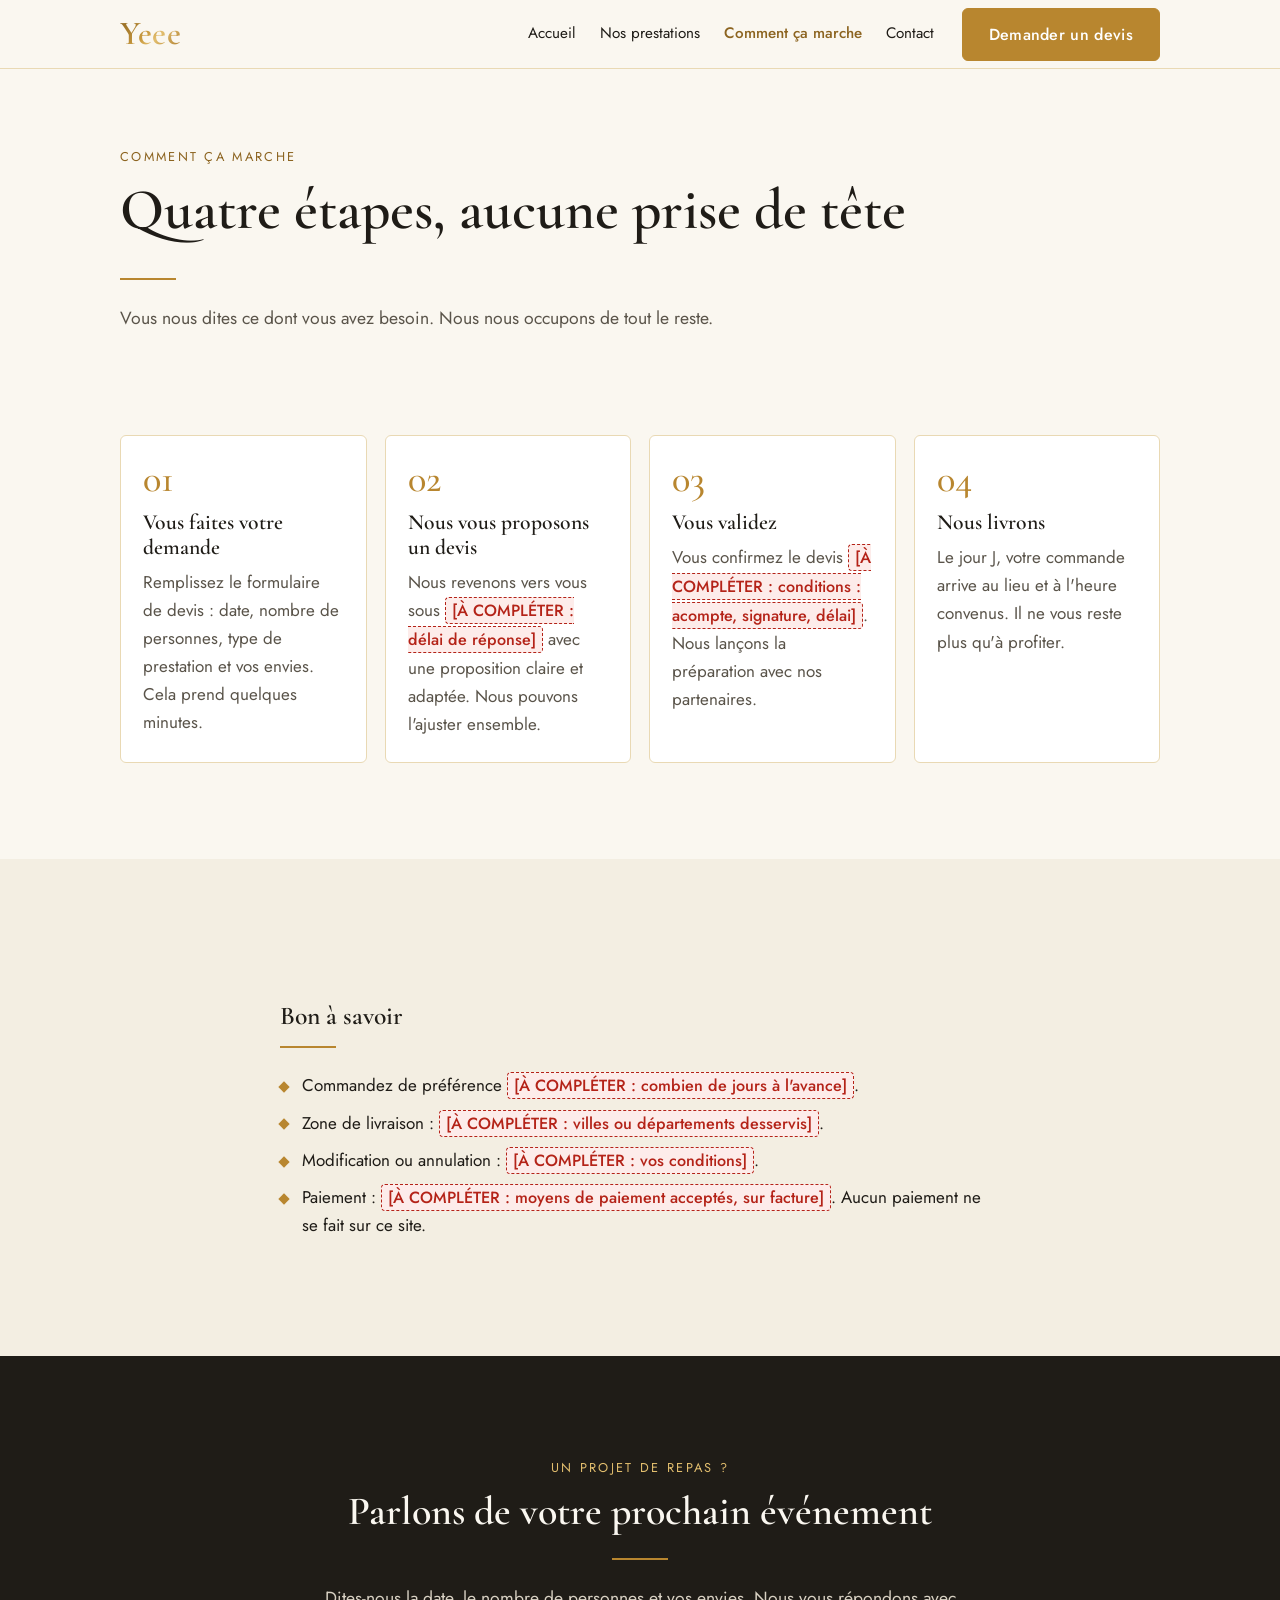
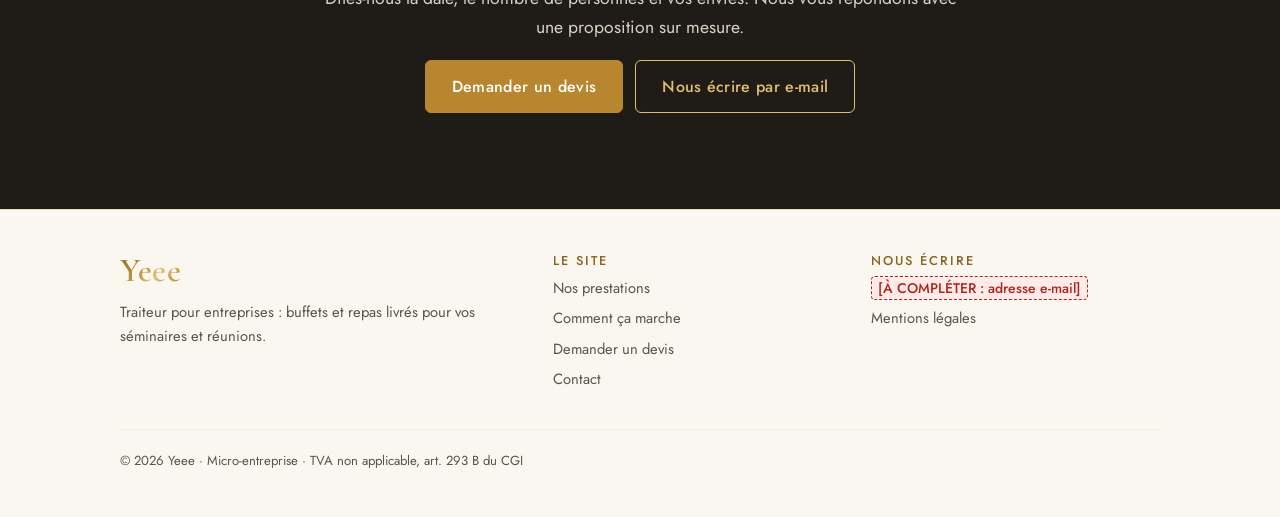
==== comment-ca-marche.html @ 0fe71864 "Site vitrine Yeee : 6 pages, formulaire de devis (Web3Forms), design ivoire et or Co-Authored-By: Cl" ====
<!doctype html>
<html lang="fr">
<head>
  <meta charset="utf-8">
  <meta name="viewport" content="width=device-width, initial-scale=1">
  <title>Comment ça marche | Yeee traiteur</title>
  <meta name="description" content="De la demande de devis à la livraison : les 4 étapes pour organiser les repas de votre événement d'entreprise avec Yeee.">
  <meta name="theme-color" content="#FAF7F0">
  <link rel="icon" href="assets/favicon.svg" type="image/svg+xml">
  <link rel="preload" href="assets/fonts/cormorant-garamond-latin-600-normal.woff2" as="font" type="font/woff2" crossorigin>
  <link rel="stylesheet" href="assets/style.css">
</head>
<body>
  <header class="entete">
    <div class="conteneur">
      <a class="logo" href="index.html" aria-label="Yeee, retour à l'accueil">Yeee</a>
      <button class="bouton-menu" type="button" aria-expanded="false" aria-controls="menu">
        <span class="barres"><span></span></span> Menu
      </button>
      <nav class="menu" id="menu" aria-label="Menu principal">
        <ul>
          <li><a href="index.html">Accueil</a></li>
          <li><a href="prestations.html">Nos prestations</a></li>
          <li><a href="comment-ca-marche.html" aria-current="page">Comment ça marche</a></li>
          <li><a href="contact.html">Contact</a></li>
        </ul>
        <a class="bouton" href="devis.html">Demander un devis</a>
      </nav>
    </div>
  </header>

  <main>
    <section class="tete-page">
      <div class="conteneur">
        <span class="surtitre">Comment ça marche</span>
        <h1>Quatre étapes, aucune prise de tête</h1>
        <hr class="filet">
        <p class="intro">Vous nous dites ce dont vous avez besoin. Nous nous occupons de tout le reste.</p>
      </div>
    </section>

    <section style="padding-top:16px">
      <div class="conteneur">
        <ol class="etapes">
          <li>
            <h3>Vous faites votre demande</h3>
            <p>Remplissez le formulaire de devis : date, nombre de personnes, type de prestation et vos envies. Cela prend quelques minutes.</p>
          </li>
          <li>
            <h3>Nous vous proposons un devis</h3>
            <p>Nous revenons vers vous sous <span class="a-completer">[À COMPLÉTER : délai de réponse]</span> avec une proposition claire et adaptée. Nous pouvons l'ajuster ensemble.</p>
          </li>
          <li>
            <h3>Vous validez</h3>
            <p>Vous confirmez le devis <span class="a-completer">[À COMPLÉTER : conditions : acompte, signature, délai]</span>. Nous lançons la préparation avec nos partenaires.</p>
          </li>
          <li>
            <h3>Nous livrons</h3>
            <p>Le jour J, votre commande arrive au lieu et à l'heure convenus. Il ne vous reste plus qu'à profiter.</p>
          </li>
        </ol>
      </div>
    </section>

    <section class="alt">
      <div class="conteneur texte-long" style="margin:0 auto">
        <h2>Bon à savoir</h2>
        <hr class="filet">
        <ul class="liste-or">
          <li>Commandez de préférence <span class="a-completer">[À COMPLÉTER : combien de jours à l'avance]</span>.</li>
          <li>Zone de livraison : <span class="a-completer">[À COMPLÉTER : villes ou départements desservis]</span>.</li>
          <li>Modification ou annulation : <span class="a-completer">[À COMPLÉTER : vos conditions]</span>.</li>
          <li>Paiement : <span class="a-completer">[À COMPLÉTER : moyens de paiement acceptés, sur facture]</span>. Aucun paiement ne se fait sur ce site.</li>
        </ul>
      </div>
    </section>

    <section class="appel">
      <div class="conteneur">
        <span class="surtitre" style="color:#E2BE6E">Un projet de repas ?</span>
        <h2>Parlons de votre prochain événement</h2>
        <hr class="filet">
        <p class="intro">Dites-nous la date, le nombre de personnes et vos envies. Nous vous répondons avec une proposition sur mesure.</p>
        <div class="boutons" style="justify-content:center">
          <a class="bouton" href="devis.html">Demander un devis</a>
          <a class="bouton secondaire" href="#" data-email-lien>Nous écrire par e-mail</a>
        </div>
      </div>
    </section>
  </main>

  <footer class="pied">
    <div class="conteneur">
      <div class="grille">
        <div>
          <a class="logo" href="index.html">Yeee</a>
          <p style="margin-top:12px">Traiteur pour entreprises : buffets et repas livrés pour vos séminaires et réunions.</p>
        </div>
        <div>
          <h3>Le site</h3>
          <ul>
            <li><a href="prestations.html">Nos prestations</a></li>
            <li><a href="comment-ca-marche.html">Comment ça marche</a></li>
            <li><a href="devis.html">Demander un devis</a></li>
            <li><a href="contact.html">Contact</a></li>
          </ul>
        </div>
        <div>
          <h3>Nous écrire</h3>
          <ul>
            <li><a href="#" data-email-lien><span class="a-completer" data-email-texte>[À COMPLÉTER : adresse e-mail]</span></a></li>
            <li><a href="mentions-legales.html">Mentions légales</a></li>
          </ul>
        </div>
      </div>
      <p class="bas">© <span data-annee>2026</span> Yeee · Micro-entreprise · TVA non applicable, art. 293 B du CGI</p>
    </div>
  </footer>
  <script src="assets/script.js"></script>
</body>
</html>
---- assets/style.css ----
/* ==========================================================
   Yeee — Traiteur pour entreprises
   Feuille de style unique. Pensée d'abord pour téléphone.
   Pour changer une couleur : modifiez seulement le bloc :root.
   ========================================================== */

@font-face {
  font-family: "Cormorant Garamond";
  src: url("fonts/cormorant-garamond-latin-500-normal.woff2") format("woff2");
  font-weight: 500; font-style: normal; font-display: swap;
}
@font-face {
  font-family: "Cormorant Garamond";
  src: url("fonts/cormorant-garamond-latin-600-normal.woff2") format("woff2");
  font-weight: 600; font-style: normal; font-display: swap;
}
@font-face {
  font-family: "Jost";
  src: url("fonts/jost-latin-400-normal.woff2") format("woff2");
  font-weight: 400; font-style: normal; font-display: swap;
}
@font-face {
  font-family: "Jost";
  src: url("fonts/jost-latin-500-normal.woff2") format("woff2");
  font-weight: 500; font-style: normal; font-display: swap;
}

:root {
  --ivoire: #FAF7F0;        /* fond principal */
  --ivoire-2: #F3EEE2;      /* fond des sections alternées */
  --encre: #1F1C17;         /* texte principal */
  --encre-doux: #5A544A;    /* texte secondaire */
  --or: #B8862F;            /* or / ocre : accents */
  --or-fonce: #8C6420;      /* or plus foncé : liens, textes dorés lisibles */
  --or-clair: #E9D9B4;      /* filets et bordures */
  --blanc: #FFFFFF;
  --a-completer: #B42318;   /* rouge des mentions [À COMPLÉTER] */

  --titre: "Cormorant Garamond", Georgia, "Times New Roman", serif;
  --texte: "Jost", -apple-system, "Segoe UI", Helvetica, Arial, sans-serif;

  --largeur: 1080px;
  --rayon: 6px;
}

*, *::before, *::after { box-sizing: border-box; }

html { -webkit-text-size-adjust: 100%; }

body {
  margin: 0;
  background: var(--ivoire);
  color: var(--encre);
  font-family: var(--texte);
  font-size: 1.0625rem;
  line-height: 1.65;
}

img { max-width: 100%; height: auto; display: block; }

a { color: var(--or-fonce); text-underline-offset: 3px; }
a:hover { color: var(--encre); }

:focus-visible { outline: 2px solid var(--or); outline-offset: 3px; }

h1, h2, h3 {
  font-family: var(--titre);
  font-weight: 600;
  line-height: 1.15;
  margin: 0 0 .6em;
  color: var(--encre);
}
h1 { font-size: clamp(2.2rem, 7vw, 3.6rem); }
h2 { font-size: clamp(1.8rem, 5vw, 2.5rem); }
h3 { font-size: 1.5rem; }
p  { margin: 0 0 1em; }

.conteneur { width: 100%; max-width: var(--largeur); margin: 0 auto; padding: 0 20px; }

.surtitre {
  display: inline-block;
  font-size: .8rem;
  letter-spacing: .18em;
  text-transform: uppercase;
  color: var(--or-fonce);
  margin-bottom: .8em;
}

.filet {
  width: 56px; height: 2px; border: 0;
  background: var(--or);
  margin: 0 0 1.4em;
}
.centre .filet { margin-left: auto; margin-right: auto; }
.centre { text-align: center; }

/* ---------- Mentions à compléter : bien visibles ---------- */
.a-completer {
  display: inline;
  background: #FDECEA;
  color: var(--a-completer);
  border: 1px dashed var(--a-completer);
  border-radius: 4px;
  padding: 1px 6px;
  font-weight: 500;
  font-family: var(--texte);
  font-size: .95em;
}

/* ---------- Logo ---------- */
.logo {
  font-family: var(--titre);
  font-weight: 600;
  font-size: 2.1rem;
  line-height: 1;
  letter-spacing: .02em;
  text-decoration: none;
  background: linear-gradient(135deg, #8C6420 0%, #C99A3E 45%, #E2BE6E 60%, #A87728 100%);
  -webkit-background-clip: text;
  background-clip: text;
  color: var(--or);
  -webkit-text-fill-color: transparent;
}
.logo:hover { color: var(--or); }

/* ---------- En-tête et menu ---------- */
.entete {
  position: sticky; top: 0; z-index: 10;
  background: rgba(250, 247, 240, .96);
  border-bottom: 1px solid var(--or-clair);
}
.entete .conteneur {
  display: flex; align-items: center; justify-content: space-between;
  min-height: 68px;
}

.bouton-menu {
  display: inline-flex; align-items: center; gap: 8px;
  background: none; border: 1px solid var(--or-clair); border-radius: var(--rayon);
  padding: 9px 14px;
  font: 500 .9rem var(--texte); color: var(--encre);
  cursor: pointer;
}
.bouton-menu .barres { width: 18px; height: 12px; position: relative; }
.bouton-menu .barres::before, .bouton-menu .barres::after,
.bouton-menu .barres span {
  content: ""; position: absolute; left: 0; right: 0; height: 1.5px; background: var(--encre);
}
.bouton-menu .barres::before { top: 0; }
.bouton-menu .barres span { top: 5px; }
.bouton-menu .barres::after { bottom: 0; }

.menu { display: none; }
.menu.ouvert {
  display: block;
  position: absolute; left: 0; right: 0; top: 100%;
  background: var(--ivoire);
  border-bottom: 1px solid var(--or-clair);
  padding: 8px 20px 20px;
}
.menu ul { list-style: none; margin: 0; padding: 0; }
.menu li a {
  display: block; padding: 13px 0;
  text-decoration: none; color: var(--encre);
  border-bottom: 1px solid var(--ivoire-2);
}
.menu li a[aria-current="page"] { color: var(--or-fonce); font-weight: 500; }
.menu .bouton { margin-top: 16px; width: 100%; }

@media (min-width: 900px) {
  .bouton-menu { display: none; }
  .menu, .menu.ouvert {
    display: flex; align-items: center; gap: 28px;
    position: static; padding: 0; border: 0; background: none;
  }
  .menu ul { display: flex; gap: 24px; }
  .menu li a { padding: 6px 0; border: 0; font-size: .95rem; }
  .menu li a:hover { color: var(--or-fonce); }
  .menu .bouton { margin-top: 0; width: auto; }
}

/* ---------- Boutons ---------- */
.bouton {
  display: inline-block;
  text-align: center;
  padding: 14px 26px;
  border-radius: var(--rayon);
  border: 1px solid var(--or);
  background: var(--or);
  color: var(--blanc);
  font: 500 1rem var(--texte);
  letter-spacing: .02em;
  text-decoration: none;
  cursor: pointer;
  transition: background .2s, color .2s;
}
.bouton:hover { background: var(--or-fonce); border-color: var(--or-fonce); color: var(--blanc); }
.bouton.secondaire { background: transparent; color: var(--or-fonce); }
.bouton.secondaire:hover { background: var(--or); color: var(--blanc); }
.boutons { display: flex; flex-direction: column; gap: 12px; }
@media (min-width: 600px) { .boutons { flex-direction: row; flex-wrap: wrap; } }
.centre .boutons { justify-content: center; }

/* ---------- Sections ---------- */
section { padding: 64px 0; }
section.alt { background: var(--ivoire-2); }
@media (min-width: 900px) { section { padding: 96px 0; } }

.intro { max-width: 640px; color: var(--encre-doux); font-size: 1.1rem; }
.centre .intro { margin-left: auto; margin-right: auto; }

/* Héros */
.heros { padding: 48px 0 64px; }
.heros .grille { display: grid; gap: 36px; align-items: center; }
.heros p.intro { margin-bottom: 1.8em; }
@media (min-width: 900px) {
  .heros { padding: 80px 0 96px; }
  .heros .grille { grid-template-columns: 1.05fr 1fr; gap: 56px; }
}

/* En-tête de page intérieure */
.tete-page { padding: 48px 0 24px; }
@media (min-width: 900px) { .tete-page { padding: 72px 0 32px; } }

/* ---------- Emplacements photos ---------- */
.photo {
  position: relative;
  width: 100%;
  aspect-ratio: 4 / 3;
  border: 1px solid var(--or-clair);
  border-radius: var(--rayon);
  background:
    linear-gradient(var(--ivoire-2), var(--ivoire-2)) padding-box;
  display: flex; align-items: center; justify-content: center;
  text-align: center;
  color: var(--encre-doux);
  font-size: .85rem;
  letter-spacing: .08em;
  text-transform: uppercase;
  padding: 16px;
  overflow: hidden;
}
.photo::before {
  content: ""; position: absolute; inset: 10px;
  border: 1px solid var(--or-clair); border-radius: 3px;
  pointer-events: none;
}
.photo.portrait { aspect-ratio: 4 / 5; }
.photo.large { aspect-ratio: 16 / 9; }
.photo img { position: absolute; inset: 0; width: 100%; height: 100%; object-fit: cover; }

/* ---------- Cartes ---------- */
.cartes { display: grid; gap: 20px; margin-top: 36px; }
@media (min-width: 700px) { .cartes.deux { grid-template-columns: 1fr 1fr; } }
@media (min-width: 900px) { .cartes.trois { grid-template-columns: repeat(3, 1fr); } }

.carte {
  background: var(--blanc);
  border: 1px solid var(--or-clair);
  border-radius: var(--rayon);
  padding: 28px 24px;
}
.carte .photo { margin-bottom: 22px; }
.carte p:last-child { margin-bottom: 0; }

.liste-or { list-style: none; padding: 0; margin: 0 0 1.2em; }
.liste-or li { position: relative; padding-left: 22px; margin-bottom: .5em; }
.liste-or li::before {
  content: ""; position: absolute; left: 0; top: .7em;
  width: 8px; height: 8px; transform: rotate(45deg); background: var(--or);
}

/* ---------- Étapes ---------- */
.etapes { list-style: none; padding: 0; margin: 36px 0 0; display: grid; gap: 18px; counter-reset: etape; }
@media (min-width: 900px) { .etapes { grid-template-columns: repeat(4, 1fr); } }
.etapes li {
  counter-increment: etape;
  background: var(--blanc);
  border: 1px solid var(--or-clair);
  border-radius: var(--rayon);
  padding: 24px 22px;
}
.etapes li::before {
  content: counter(etape, decimal-leading-zero);
  display: block;
  font-family: var(--titre);
  font-size: 2.4rem;
  line-height: 1;
  color: var(--or);
  margin-bottom: 12px;
}
.etapes h3 { font-size: 1.35rem; margin-bottom: .4em; }
.etapes p { margin: 0; color: var(--encre-doux); }

/* ---------- Bandeau d'appel ---------- */
.appel {
  background: var(--encre);
  color: var(--ivoire);
  text-align: center;
}
.appel h2 { color: var(--ivoire); }
.appel .intro { color: #D8D1C3; }
.appel .filet { margin-left: auto; margin-right: auto; }
.appel .bouton.secondaire { color: #E2BE6E; border-color: #E2BE6E; }
.appel .bouton.secondaire:hover { background: #E2BE6E; color: var(--encre); }

/* ---------- Formulaire ---------- */
.formulaire {
  background: var(--blanc);
  border: 1px solid var(--or-clair);
  border-radius: var(--rayon);
  padding: 24px 20px;
  display: grid; gap: 18px;
}
@media (min-width: 700px) {
  .formulaire { padding: 36px; grid-template-columns: 1fr 1fr; }
  .formulaire .plein { grid-column: 1 / -1; }
}
.champ label { display: block; font-weight: 500; font-size: .95rem; margin-bottom: 6px; }
.champ .aide { font-weight: 400; color: var(--encre-doux); font-size: .85rem; }
.champ input, .champ select, .champ textarea {
  width: 100%;
  font: 400 1rem var(--texte);   /* 16px minimum : évite le zoom auto sur iPhone */
  color: var(--encre);
  background: var(--ivoire);
  border: 1px solid #D9CBA8;
  border-radius: var(--rayon);
  padding: 12px 14px;
  min-height: 48px;
}
.champ textarea { min-height: 140px; resize: vertical; }
.champ input:focus, .champ select:focus, .champ textarea:focus {
  outline: none; border-color: var(--or); box-shadow: 0 0 0 3px rgba(184, 134, 47, .18);
}
.case { display: flex; gap: 10px; align-items: flex-start; font-size: .9rem; color: var(--encre-doux); }
.case input { margin-top: 5px; width: 18px; height: 18px; accent-color: var(--or); flex: none; }
.cache { position: absolute; left: -9999px; width: 1px; height: 1px; overflow: hidden; }
.message-envoi { padding: 14px 16px; border-radius: var(--rayon); display: none; }
.message-envoi.ok { display: block; background: #EEF5EA; color: #2F5A1E; border: 1px solid #C7DDBA; }
.message-envoi.erreur { display: block; background: #FDECEA; color: var(--a-completer); border: 1px solid #F3C1BB; }
.formulaire button[disabled] { opacity: .6; cursor: wait; }

/* ---------- Bloc contact ---------- */
.bloc-contact { display: grid; gap: 20px; margin-top: 32px; }
@media (min-width: 700px) { .bloc-contact { grid-template-columns: 1fr 1fr; } }
.bloc-contact .carte h3 { font-size: 1.3rem; }

/* ---------- Texte long (mentions légales) ---------- */
.texte-long { max-width: 760px; }
.texte-long h2 { font-size: 1.6rem; margin-top: 1.8em; }
.texte-long dl { margin: 0 0 1em; }
.texte-long dt { font-weight: 500; margin-top: .8em; }
.texte-long dd { margin: 0; color: var(--encre-doux); }

.alerte {
  border: 1px solid var(--a-completer);
  background: #FDECEA;
  color: var(--a-completer);
  border-radius: var(--rayon);
  padding: 14px 18px;
  margin-bottom: 28px;
  font-size: .95rem;
}

/* ---------- Pied de page ---------- */
.pied {
  border-top: 1px solid var(--or-clair);
  padding: 44px 0 32px;
  font-size: .92rem;
  color: var(--encre-doux);
}
.pied .grille { display: grid; gap: 28px; }
@media (min-width: 800px) { .pied .grille { grid-template-columns: 1.4fr 1fr 1fr; } }
.pied h3 { font-family: var(--texte); font-size: .8rem; letter-spacing: .16em; text-transform: uppercase; color: var(--or-fonce); font-weight: 500; }
.pied ul { list-style: none; margin: 0; padding: 0; }
.pied li { margin-bottom: 6px; }
.pied a { color: var(--encre-doux); text-decoration: none; }
.pied a:hover { color: var(--or-fonce); }
.pied .bas { margin-top: 32px; padding-top: 20px; border-top: 1px solid var(--ivoire-2); font-size: .82rem; }

/* Deux colonnes (photo + texte) sur grand écran */
.duo { display: grid; gap: 32px; align-items: center; }
@media (min-width: 900px) { .duo { grid-template-columns: 1fr 1fr; gap: 56px; } }
.appel .intro { margin-left: auto; margin-right: auto; }
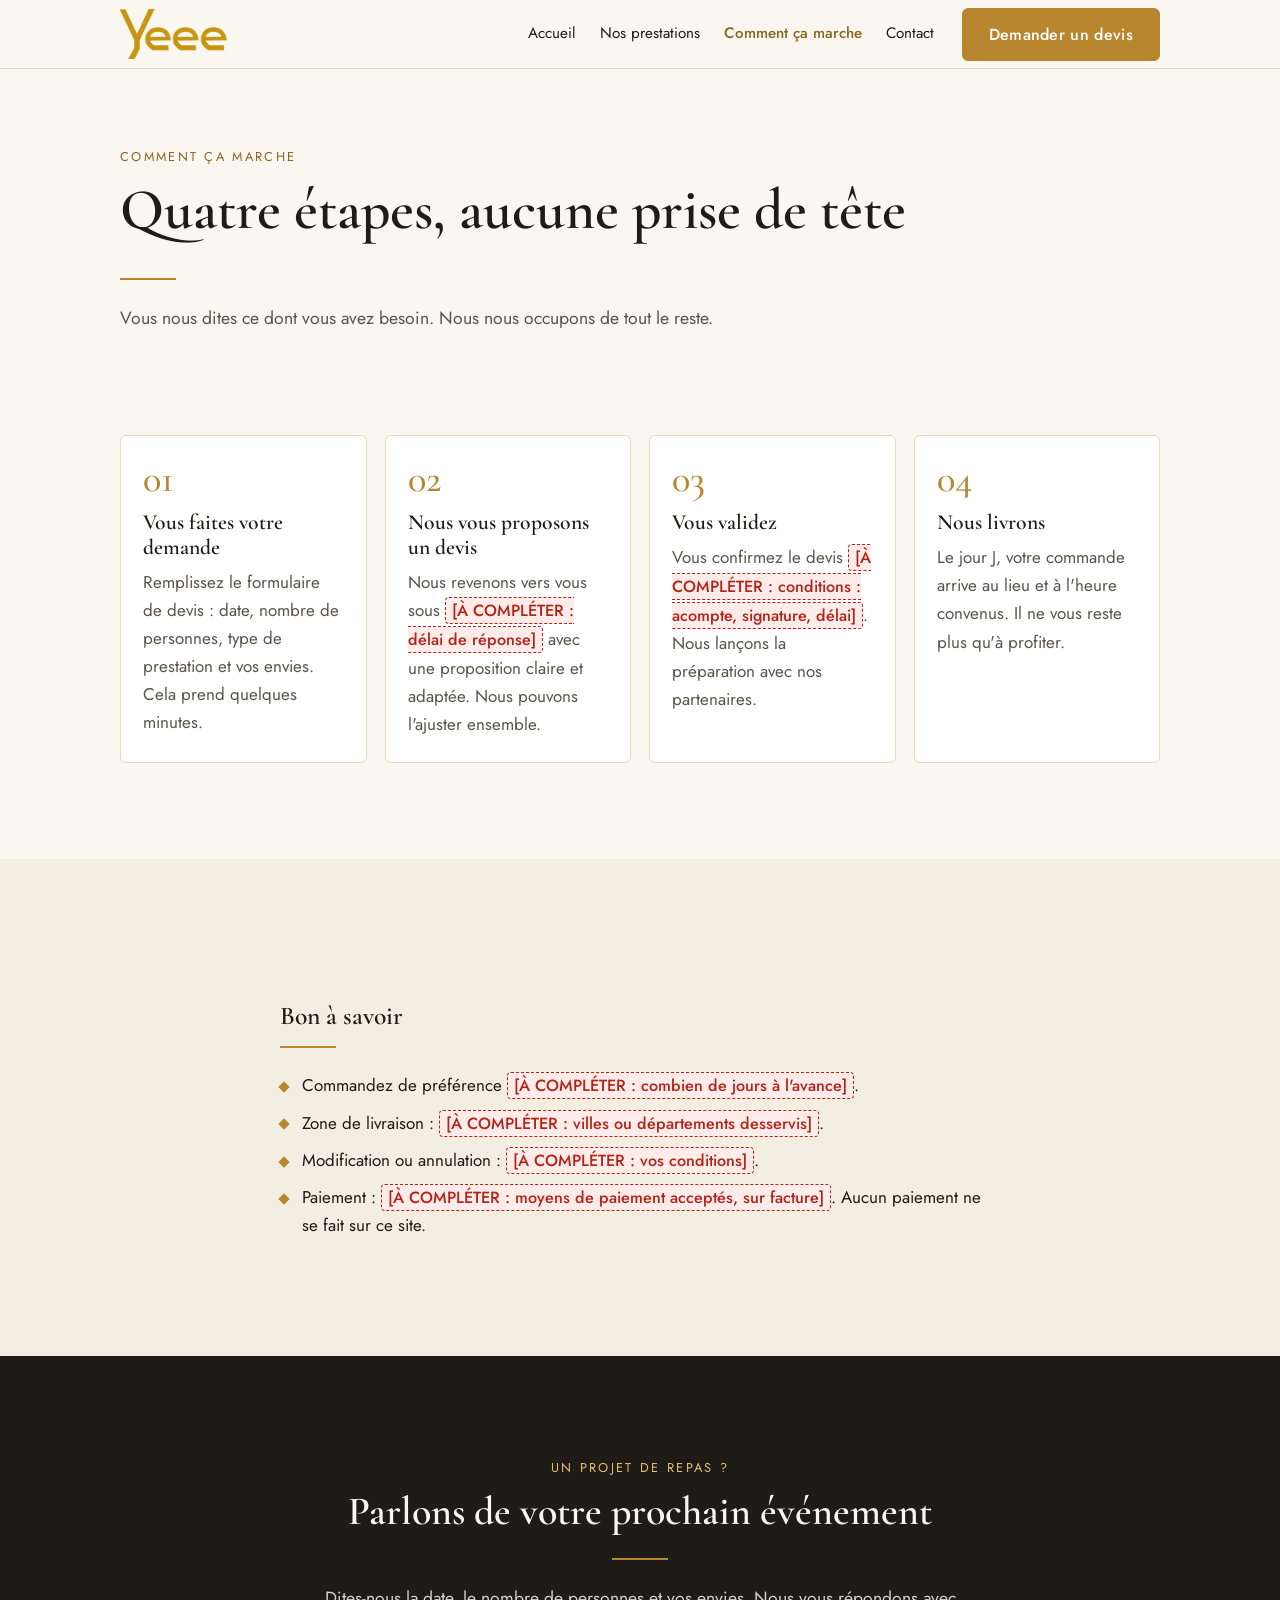
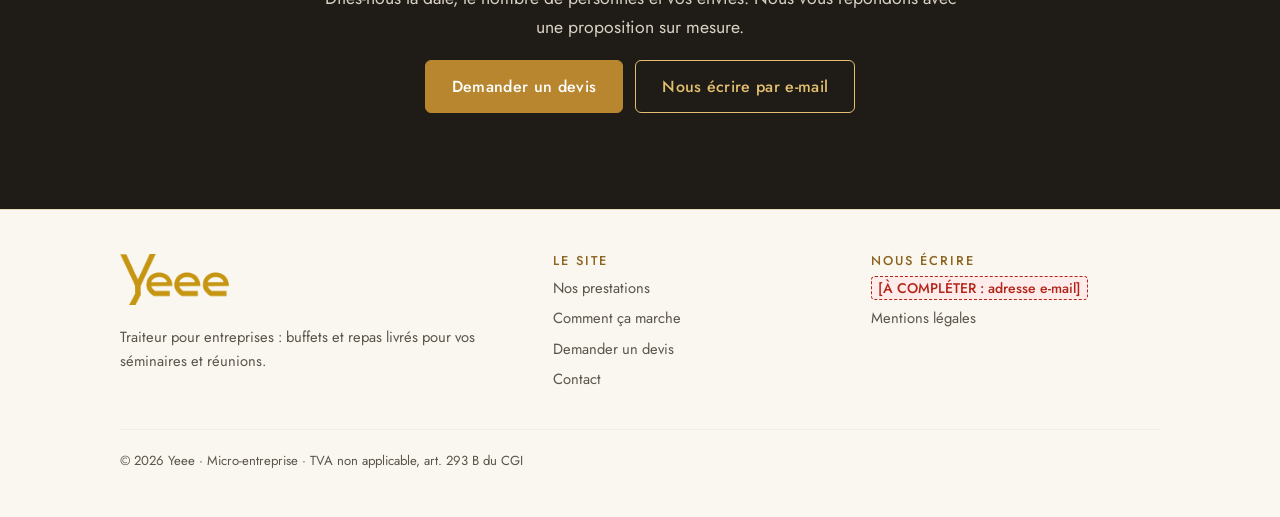
==== commit df28b0fe: "Logo officiel : logo-yeee.png à la place du texte Yeee Fichier repris de main (Yeee_Logo_Détouré.png" ====
--- a/comment-ca-marche.html
+++ b/comment-ca-marche.html
@@ -13,7 +13,7 @@
 <body>
   <header class="entete">
     <div class="conteneur">
-      <a class="logo" href="index.html" aria-label="Yeee, retour à l'accueil">Yeee</a>
+      <a class="logo" href="index.html" aria-label="Yeee, retour à l'accueil"><span class="logo-cadre"><img src="assets/logo-yeee.png" alt="Yeee" width="3508" height="2480"></span></a>
       <button class="bouton-menu" type="button" aria-expanded="false" aria-controls="menu">
         <span class="barres"><span></span></span> Menu
       </button>
@@ -93,7 +93,7 @@
     <div class="conteneur">
       <div class="grille">
         <div>
-          <a class="logo" href="index.html">Yeee</a>
+          <a class="logo logo-pied" href="index.html" aria-label="Yeee, retour à l'accueil"><span class="logo-cadre"><img src="assets/logo-yeee.png" alt="Yeee" width="3508" height="2480"></span></a>
           <p style="margin-top:12px">Traiteur pour entreprises : buffets et repas livrés pour vos séminaires et réunions.</p>
         </div>
         <div>
--- a/assets/style.css
+++ b/assets/style.css
@@ -107,21 +107,26 @@
   font-size: .95em;
 }
 
-/* ---------- Logo ---------- */
-.logo {
-  font-family: var(--titre);
-  font-weight: 600;
-  font-size: 2.1rem;
-  line-height: 1;
-  letter-spacing: .02em;
-  text-decoration: none;
-  background: linear-gradient(135deg, #8C6420 0%, #C99A3E 45%, #E2BE6E 60%, #A87728 100%);
-  -webkit-background-clip: text;
-  background-clip: text;
-  color: var(--or);
-  -webkit-text-fill-color: transparent;
-}
-.logo:hover { color: var(--or); }
+/* ---------- Logo ----------
+   Le fichier logo-yeee.png est utilisé tel quel (non modifié).
+   Il contient une grande marge transparente : le cadre ci-dessous
+   n'affiche que la zone du mot « Yeee » (rognage à l'affichage seulement). */
+.logo { display: inline-block; line-height: 0; text-decoration: none; }
+.logo-cadre {
+  display: block;
+  width: 96px;
+  aspect-ratio: 2105 / 990;
+  overflow: hidden;
+}
+.logo-cadre img {
+  max-width: none;
+  width: 166.65%;          /* 3508 / 2105 */
+  height: auto;
+  margin-left: -35.68%;    /* 751 / 2105 */
+  margin-top: -34.01%;     /* 716 / 2105 */
+}
+.logo-pied .logo-cadre { width: 110px; }
+@media (min-width: 900px) { .entete .logo-cadre { width: 108px; } }
 
 /* ---------- En-tête et menu ---------- */
 .entete {
